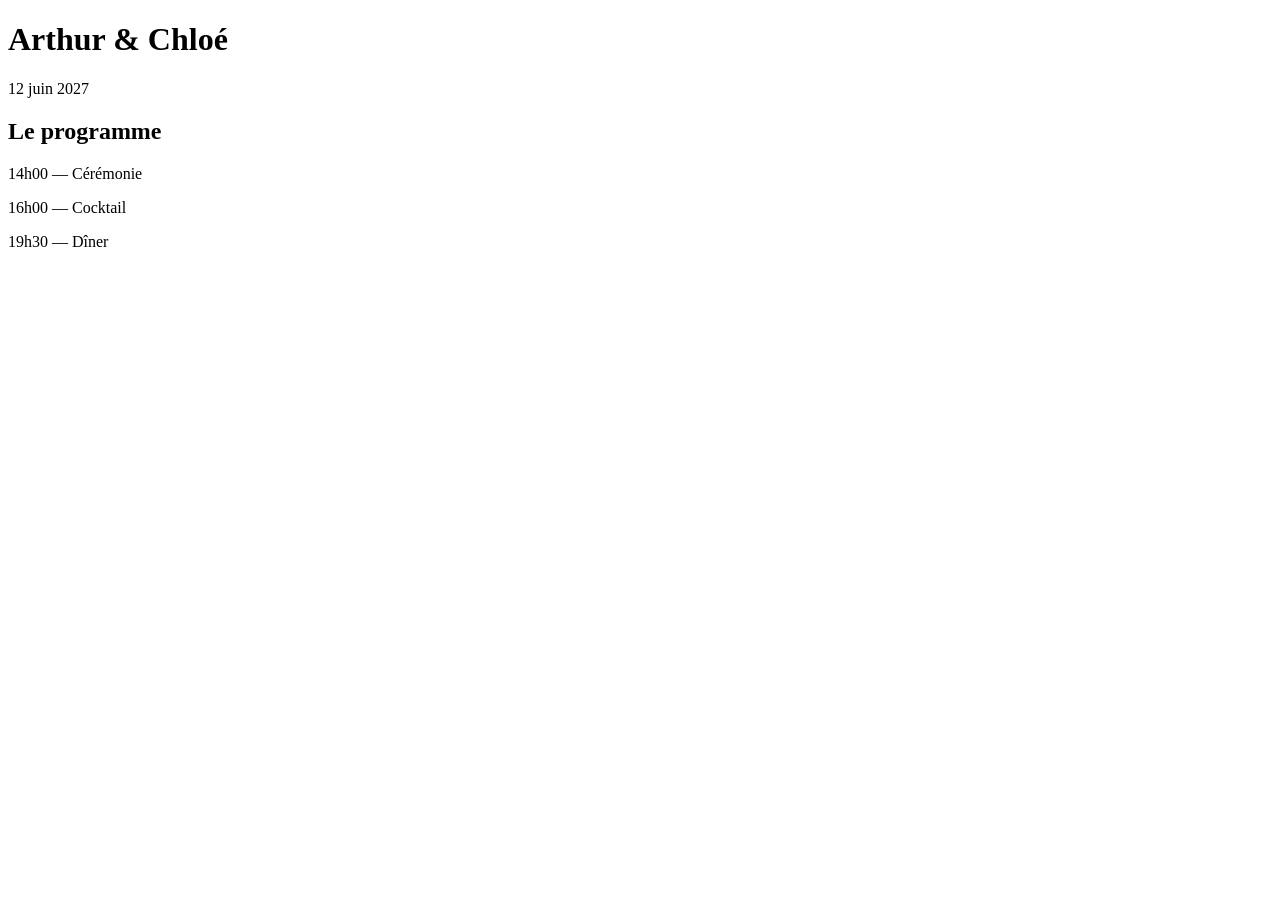
==== index.html @ ecd83817 "Add initial wedding invitation HTML structure" ====
<!DOCTYPE html>
<html lang="fr">
<head>
    <meta charset="UTF-8">
    <meta name="viewport" content="width=device-width, initial-scale=1.0">
    <title>Notre mariage</title>
</head>

<body>

    <h1>Arthur & Chloé</h1>
    <p>12 juin 2027</p>

    <h2>Le programme</h2>
    <p>14h00 — Cérémonie</p>
    <p>16h00 — Cocktail</p>
    <p>19h30 — Dîner</p>

</body>
</html>
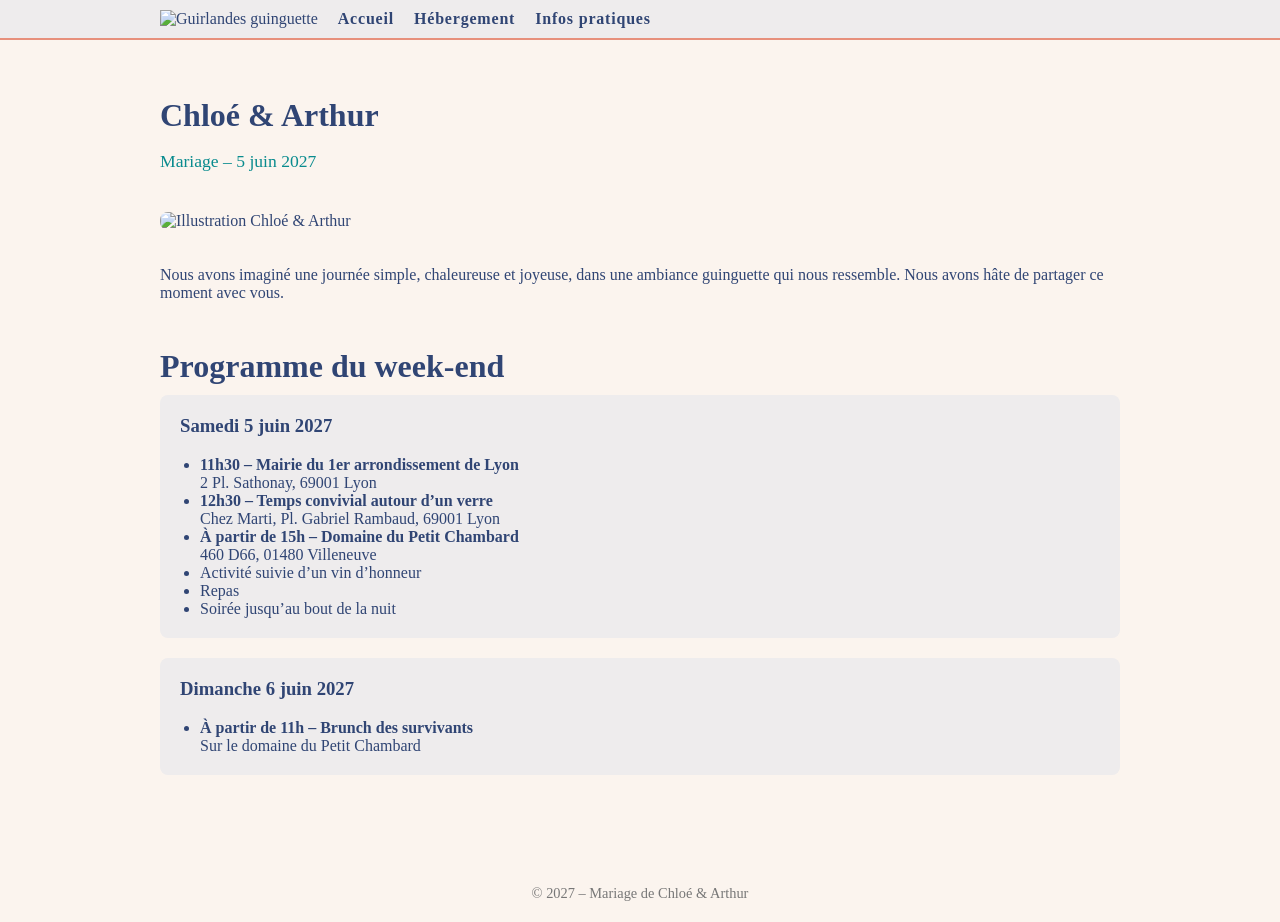
==== commit 65224636: "Update wedding details and structure in index.html" ====
--- a/index.html
+++ b/index.html
@@ -1,20 +1,71 @@
 <!DOCTYPE html>
 <html lang="fr">
 <head>
-    <meta charset="UTF-8">
-    <meta name="viewport" content="width=device-width, initial-scale=1.0">
-    <title>Notre mariage</title>
+  <meta charset="UTF-8">
+  <title>Chloé & Arthur – Mariage</title>
+  <link rel="stylesheet" href="style.css">
 </head>
+<body>
+<header>
+  <div class="nav-wrapper">
+    <div class="nav-logo">
+      <!-- Remplace "photo2.png" par ton fichier réel -->
+      <img src="photo2.png" alt="Guirlandes guinguette">
+    </div>
+    <nav>
+      <ul>
+        <li><a href="index.html">Accueil</a></li>
+        <li><a href="hebergement.html">Hébergement</a></li>
+        <li><a href="infos.html">Infos pratiques</a></li>
+      </ul>
+    </nav>
+  </div>
+</header>
 
-<body>
+<main>
+  <section class="hero">
+    <div>
+      <h1 class="section-title">Chloé & Arthur</h1>
+      <p class="section-subtitle">Mariage – 5 juin 2027</p>
+    </div>
+    <!-- Remplace "photo1.png" par ton fichier réel -->
+    <img src="photo1.png" alt="Illustration Chloé & Arthur">
+    <p>
+      Nous avons imaginé une journée simple, chaleureuse et joyeuse, dans une ambiance guinguette
+      qui nous ressemble. Nous avons hâte de partager ce moment avec vous.
+    </p>
+  </section>
 
-    <h1>Arthur & Chloé</h1>
-    <p>12 juin 2027</p>
+  <section>
+    <h2 class="section-title">Programme du week-end</h2>
 
-    <h2>Le programme</h2>
-    <p>14h00 — Cérémonie</p>
-    <p>16h00 — Cocktail</p>
-    <p>19h30 — Dîner</p>
+    <div class="programme-block">
+      <h3>Samedi 5 juin 2027</h3>
+      <ul>
+        <li><strong>11h30 – Mairie du 1er arrondissement de Lyon</strong><br>
+          2 Pl. Sathonay, 69001 Lyon</li>
+        <li><strong>12h30 – Temps convivial autour d’un verre</strong><br>
+          Chez Marti, Pl. Gabriel Rambaud, 69001 Lyon</li>
+        <li><strong>À partir de 15h – Domaine du Petit Chambard</strong><br>
+          460 D66, 01480 Villeneuve</li>
+        <li>Activité suivie d’un vin d’honneur</li>
+        <li>Repas</li>
+        <li>Soirée jusqu’au bout de la nuit</li>
+      </ul>
+    </div>
 
+    <div class="programme-block">
+      <h3>Dimanche 6 juin 2027</h3>
+      <ul>
+        <li><strong>À partir de 11h – Brunch des survivants</strong><br>
+          Sur le domaine du Petit Chambard</li>
+      </ul>
+    </div>
+  </section>
+</main>
+
+<footer>
+  &copy; 2027 – Mariage de Chloé & Arthur
+</footer>
 </body>
 </html>
--- a/style.css
+++ b/style.css
@@ -0,0 +1,141 @@
+/* Couleurs */
+:root {
+  --bg-main: #FBF4EE;
+  --accent-teal: #098B8E;
+  --accent-red: #A32007;
+  --accent-peach: #E7907C;
+  --accent-blue: #304574;
+  --bg-light: #EEECED;
+}
+
+/* Typo : remplacer par Ruzicka Freehand / Worstveld Sting si dispo */
+body {
+  margin: 0;
+  font-family: "Worstveld Sting", "Ruzicka Freehand", "Georgia", serif;
+  background-color: var(--bg-main);
+  color: #304574;
+}
+
+a {
+  text-decoration: none;
+  color: var(--accent-blue);
+}
+
+header {
+  background-color: var(--bg-light);
+  border-bottom: 2px solid var(--accent-peach);
+}
+
+.nav-wrapper {
+  max-width: 960px;
+  margin: 0 auto;
+  display: flex;
+  align-items: center;
+  padding: 10px 20px;
+  gap: 20px;
+}
+
+.nav-logo img {
+  height: 50px;
+}
+
+nav ul {
+  list-style: none;
+  display: flex;
+  gap: 20px;
+  margin: 0;
+  padding: 0;
+}
+
+nav li a {
+  font-weight: 600;
+  letter-spacing: 0.05em;
+}
+
+nav li a:hover {
+  color: var(--accent-red);
+}
+
+main {
+  max-width: 960px;
+  margin: 30px auto;
+  padding: 0 20px 40px;
+}
+
+/* Sections */
+.section-title {
+  font-size: 2rem;
+  margin-bottom: 10px;
+  color: var(--accent-blue);
+}
+
+.section-subtitle {
+  font-size: 1.1rem;
+  margin-bottom: 20px;
+  color: var(--accent-teal);
+}
+
+/* Image d’accueil */
+.hero {
+  display: flex;
+  flex-direction: column;
+  gap: 20px;
+  margin-bottom: 30px;
+}
+
+.hero img {
+  max-width: 100%;
+  border-radius: 8px;
+}
+
+/* Programme */
+.programme-block {
+  background-color: var(--bg-light);
+  border-radius: 8px;
+  padding: 20px;
+  margin-bottom: 20px;
+}
+
+.programme-block h3 {
+  margin-top: 0;
+  color: var(--accent-blue);
+}
+
+.programme-block ul {
+  margin: 0;
+  padding-left: 20px;
+}
+
+/* Listes infos */
+.info-list {
+  background-color: var(--bg-light);
+  border-radius: 8px;
+  padding: 20px;
+  margin-bottom: 20px;
+}
+
+.info-list h3 {
+  margin-top: 0;
+  color: var(--accent-blue);
+}
+
+.info-list ul {
+  margin: 0;
+  padding-left: 20px;
+}
+
+/* Contacts */
+.contacts {
+  background-color: var(--bg-light);
+  border-radius: 8px;
+  padding: 20px;
+}
+
+/* Footer */
+footer {
+  text-align: center;
+  padding: 20px;
+  font-size: 0.9rem;
+  color: #777;
+}
+
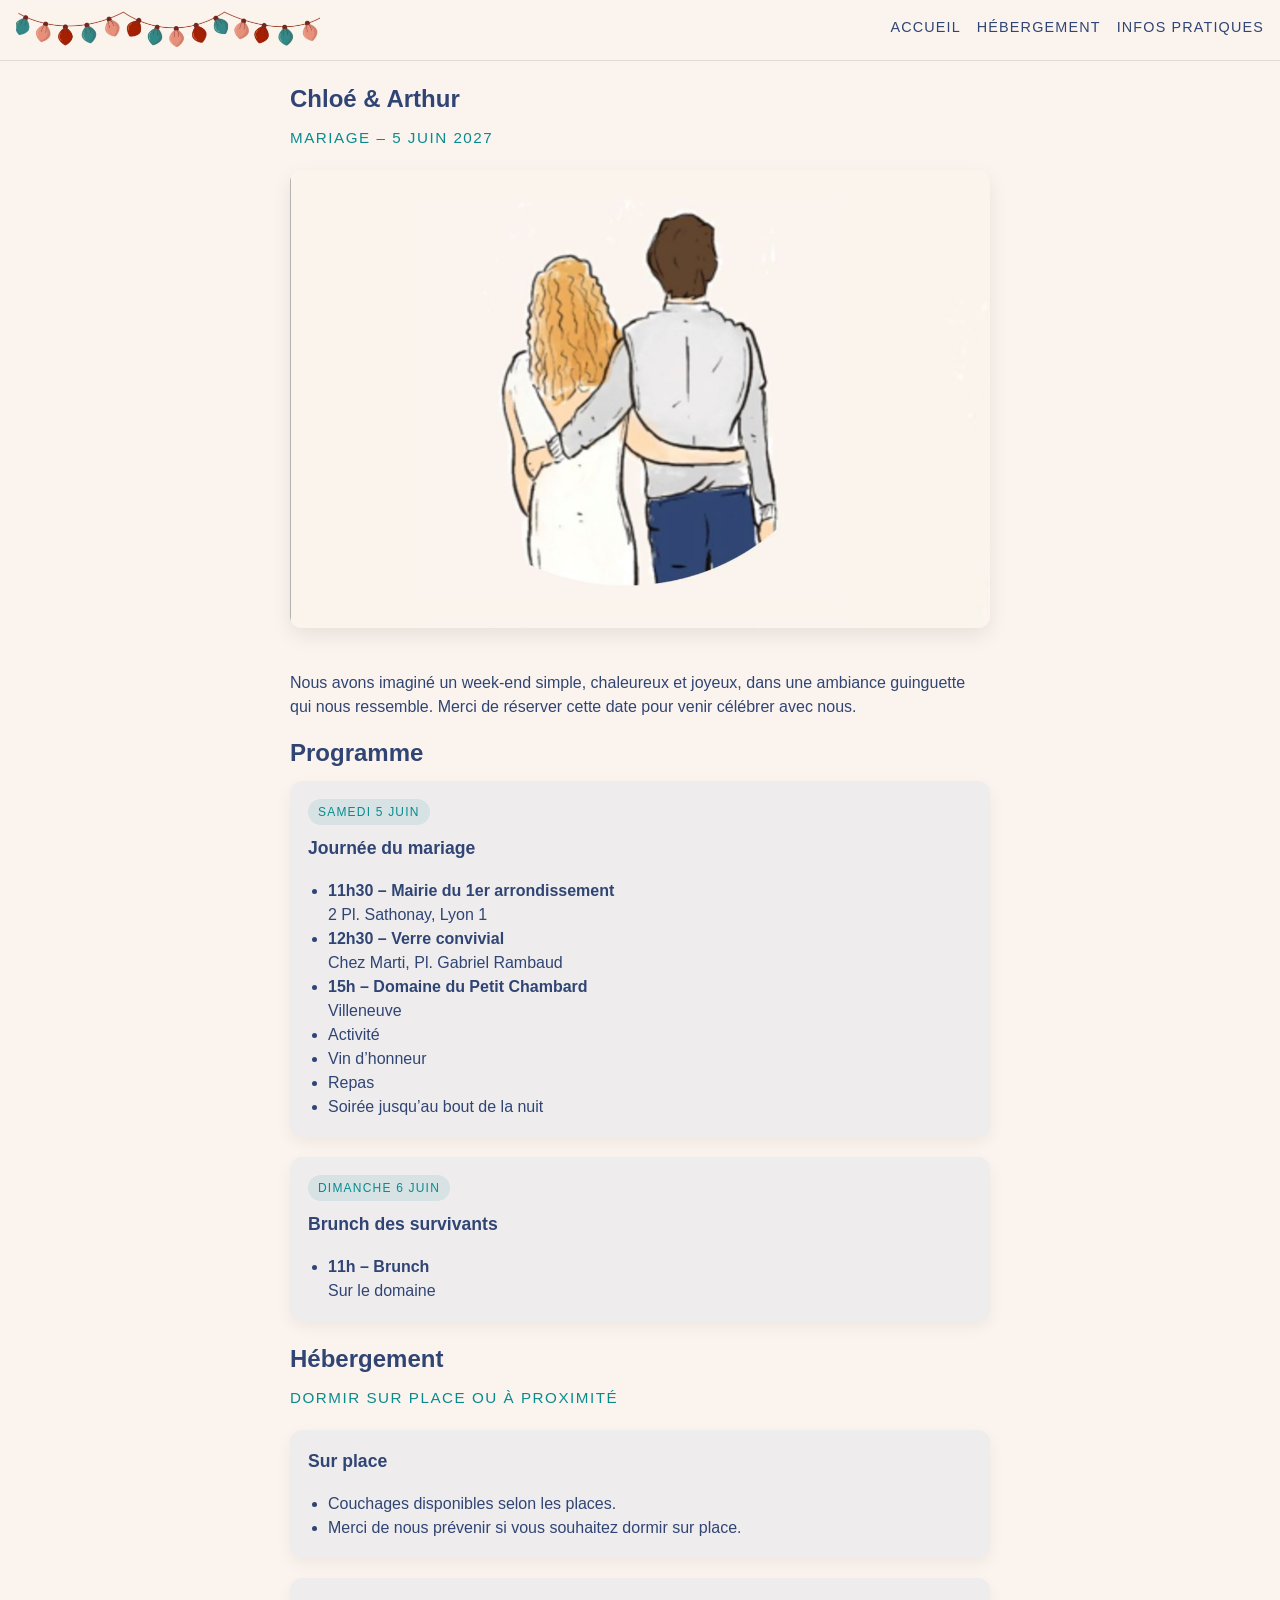
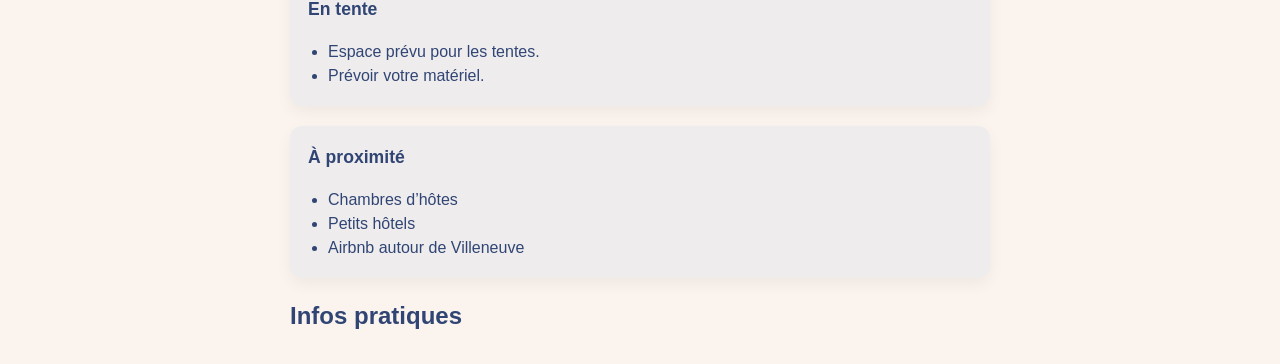
==== commit c83314f2: "Revise wedding details and add accommodation section Updated the wedding event details and added a n" ====
--- a/index.html
+++ b/index.html
@@ -2,70 +2,223 @@
 <html lang="fr">
 <head>
   <meta charset="UTF-8">
-  <title>Chloé & Arthur – Mariage</title>
-  <link rel="stylesheet" href="style.css">
+  <title>Mariage Chloé & Arthur – 5 juin 2027</title>
+  <meta name="viewport" content="width=device-width, initial-scale=1">
+
+  <style>
+    :root {
+      --bg-main: #FBF4EE;
+      --bg-card: #EEECED;
+      --teal: #098B8E;
+      --red: #A32007;
+      --peach: #E7907C;
+      --blue: #304574;
+      --text: #304574;
+    }
+
+    body {
+      margin: 0;
+      font-family: "Worstveld Sting", "Ruzicka Freehand", sans-serif;
+      background: var(--bg-main);
+      color: var(--text);
+      line-height: 1.5;
+    }
+
+    /* HEADER MOBILE */
+    header {
+      position: sticky;
+      top: 0;
+      background: rgba(251, 244, 238, 0.95);
+      backdrop-filter: blur(6px);
+      padding: 10px 16px;
+      border-bottom: 1px solid rgba(0,0,0,0.1);
+      z-index: 10;
+    }
+
+    .nav {
+      display: flex;
+      align-items: center;
+      justify-content: space-between;
+    }
+
+    .nav img {
+      height: 40px;
+    }
+
+    .nav-links {
+      display: flex;
+      gap: 16px;
+      font-size: 0.9rem;
+      text-transform: uppercase;
+      letter-spacing: 0.08em;
+    }
+
+    .nav-links a {
+      text-decoration: none;
+      color: var(--blue);
+      padding-bottom: 3px;
+      border-bottom: 2px solid transparent;
+    }
+
+    .nav-links a:hover {
+      border-bottom-color: var(--peach);
+    }
+
+    /* MAIN */
+    main {
+      padding: 20px;
+      max-width: 700px;
+      margin: auto;
+    }
+
+    h1, h2 {
+      margin: 0 0 10px;
+      color: var(--blue);
+    }
+
+    .subtitle {
+      color: var(--teal);
+      margin-bottom: 20px;
+      font-size: 0.95rem;
+      text-transform: uppercase;
+      letter-spacing: 0.1em;
+    }
+
+    /* HERO */
+    .hero img {
+      width: 100%;
+      border-radius: 12px;
+      margin-bottom: 20px;
+      box-shadow: 0 8px 20px rgba(0,0,0,0.08);
+    }
+
+    /* CARDS */
+    .card {
+      background: var(--bg-card);
+      padding: 18px;
+      border-radius: 12px;
+      margin-bottom: 20px;
+      box-shadow: 0 6px 16px rgba(0,0,0,0.05);
+    }
+
+    .card h3 {
+      margin-top: 0;
+      color: var(--blue);
+      font-size: 1.1rem;
+    }
+
+    .card ul {
+      padding-left: 20px;
+      margin: 0;
+    }
+
+    .tag {
+      display: inline-block;
+      background: rgba(9,139,142,0.1);
+      color: var(--teal);
+      padding: 4px 10px;
+      border-radius: 999px;
+      font-size: 0.75rem;
+      text-transform: uppercase;
+      letter-spacing: 0.1em;
+      margin-bottom: 10px;
+    }
+
+    /* FOOTER */
+    footer {
+      text-align: center;
+      padding: 20px;
+      font-size: 0.85rem;
+      color: rgba(0,0,0,0.5);
+    }
+  </style>
 </head>
+
 <body>
+
 <header>
-  <div class="nav-wrapper">
-    <div class="nav-logo">
-      <!-- Remplace "photo2.png" par ton fichier réel -->
-      <img src="photo2.png" alt="Guirlandes guinguette">
-    </div>
-    <nav>
-      <ul>
-        <li><a href="index.html">Accueil</a></li>
-        <li><a href="hebergement.html">Hébergement</a></li>
-        <li><a href="infos.html">Infos pratiques</a></li>
-      </ul>
-    </nav>
+  <div class="nav">
+    <img src="photo2.png" alt="Guirlande">
+    <div class="nav-links">
+      <a href="#accueil">Accueil</a>
+      <a href="#hebergement">Hébergement</a>
+      <a href="#infos">Infos pratiques</a>
+    </div>
   </div>
 </header>
 
 <main>
-  <section class="hero">
-    <div>
-      <h1 class="section-title">Chloé & Arthur</h1>
-      <p class="section-subtitle">Mariage – 5 juin 2027</p>
-    </div>
-    <!-- Remplace "photo1.png" par ton fichier réel -->
-    <img src="photo1.png" alt="Illustration Chloé & Arthur">
+
+  <!-- ACCUEIL -->
+  <section id="accueil">
+    <h1>Chloé & Arthur</h1>
+    <div class="subtitle">Mariage – 5 juin 2027</div>
+
+    <div class="hero">
+      <img src="photo1.png" alt="Illustration Chloé & Arthur">
+    </div>
+
     <p>
-      Nous avons imaginé une journée simple, chaleureuse et joyeuse, dans une ambiance guinguette
-      qui nous ressemble. Nous avons hâte de partager ce moment avec vous.
+      Nous avons imaginé un week-end simple, chaleureux et joyeux, dans une ambiance guinguette
+      qui nous ressemble. Merci de réserver cette date pour venir célébrer avec nous.
     </p>
-  </section>
-
-  <section>
-    <h2 class="section-title">Programme du week-end</h2>
-
-    <div class="programme-block">
-      <h3>Samedi 5 juin 2027</h3>
-      <ul>
-        <li><strong>11h30 – Mairie du 1er arrondissement de Lyon</strong><br>
-          2 Pl. Sathonay, 69001 Lyon</li>
-        <li><strong>12h30 – Temps convivial autour d’un verre</strong><br>
-          Chez Marti, Pl. Gabriel Rambaud, 69001 Lyon</li>
-        <li><strong>À partir de 15h – Domaine du Petit Chambard</strong><br>
-          460 D66, 01480 Villeneuve</li>
-        <li>Activité suivie d’un vin d’honneur</li>
+
+    <h2>Programme</h2>
+
+    <div class="card">
+      <span class="tag">Samedi 5 juin</span>
+      <h3>Journée du mariage</h3>
+      <ul>
+        <li><strong>11h30 – Mairie du 1er arrondissement</strong><br>2 Pl. Sathonay, Lyon 1</li>
+        <li><strong>12h30 – Verre convivial</strong><br>Chez Marti, Pl. Gabriel Rambaud</li>
+        <li><strong>15h – Domaine du Petit Chambard</strong><br>Villeneuve</li>
+        <li>Activité</li>
+        <li>Vin d’honneur</li>
         <li>Repas</li>
         <li>Soirée jusqu’au bout de la nuit</li>
       </ul>
     </div>
 
-    <div class="programme-block">
-      <h3>Dimanche 6 juin 2027</h3>
-      <ul>
-        <li><strong>À partir de 11h – Brunch des survivants</strong><br>
-          Sur le domaine du Petit Chambard</li>
+    <div class="card">
+      <span class="tag">Dimanche 6 juin</span>
+      <h3>Brunch des survivants</h3>
+      <ul>
+        <li><strong>11h – Brunch</strong><br>Sur le domaine</li>
       </ul>
     </div>
   </section>
-</main>
-
-<footer>
-  &copy; 2027 – Mariage de Chloé & Arthur
-</footer>
-</body>
-</html>
+
+  <!-- HÉBERGEMENT -->
+  <section id="hebergement">
+    <h2>Hébergement</h2>
+    <div class="subtitle">Dormir sur place ou à proximité</div>
+
+    <div class="card">
+      <h3>Sur place</h3>
+      <ul>
+        <li>Couchages disponibles selon les places.</li>
+        <li>Merci de nous prévenir si vous souhaitez dormir sur place.</li>
+      </ul>
+    </div>
+
+    <div class="card">
+      <h3>En tente</h3>
+      <ul>
+        <li>Espace prévu pour les tentes.</li>
+        <li>Prévoir votre matériel.</li>
+      </ul>
+    </div>
+
+    <div class="card">
+      <h3>À proximité</h3>
+      <ul>
+        <li>Chambres d’hôtes</li>
+        <li>Petits hôtels</li>
+        <li>Airbnb autour de Villeneuve</li>
+      </ul>
+    </div>
+  </section>
+
+  <!-- INFOS PRATIQUES -->
+  <section id="infos">
+    <h2>Infos pratiques
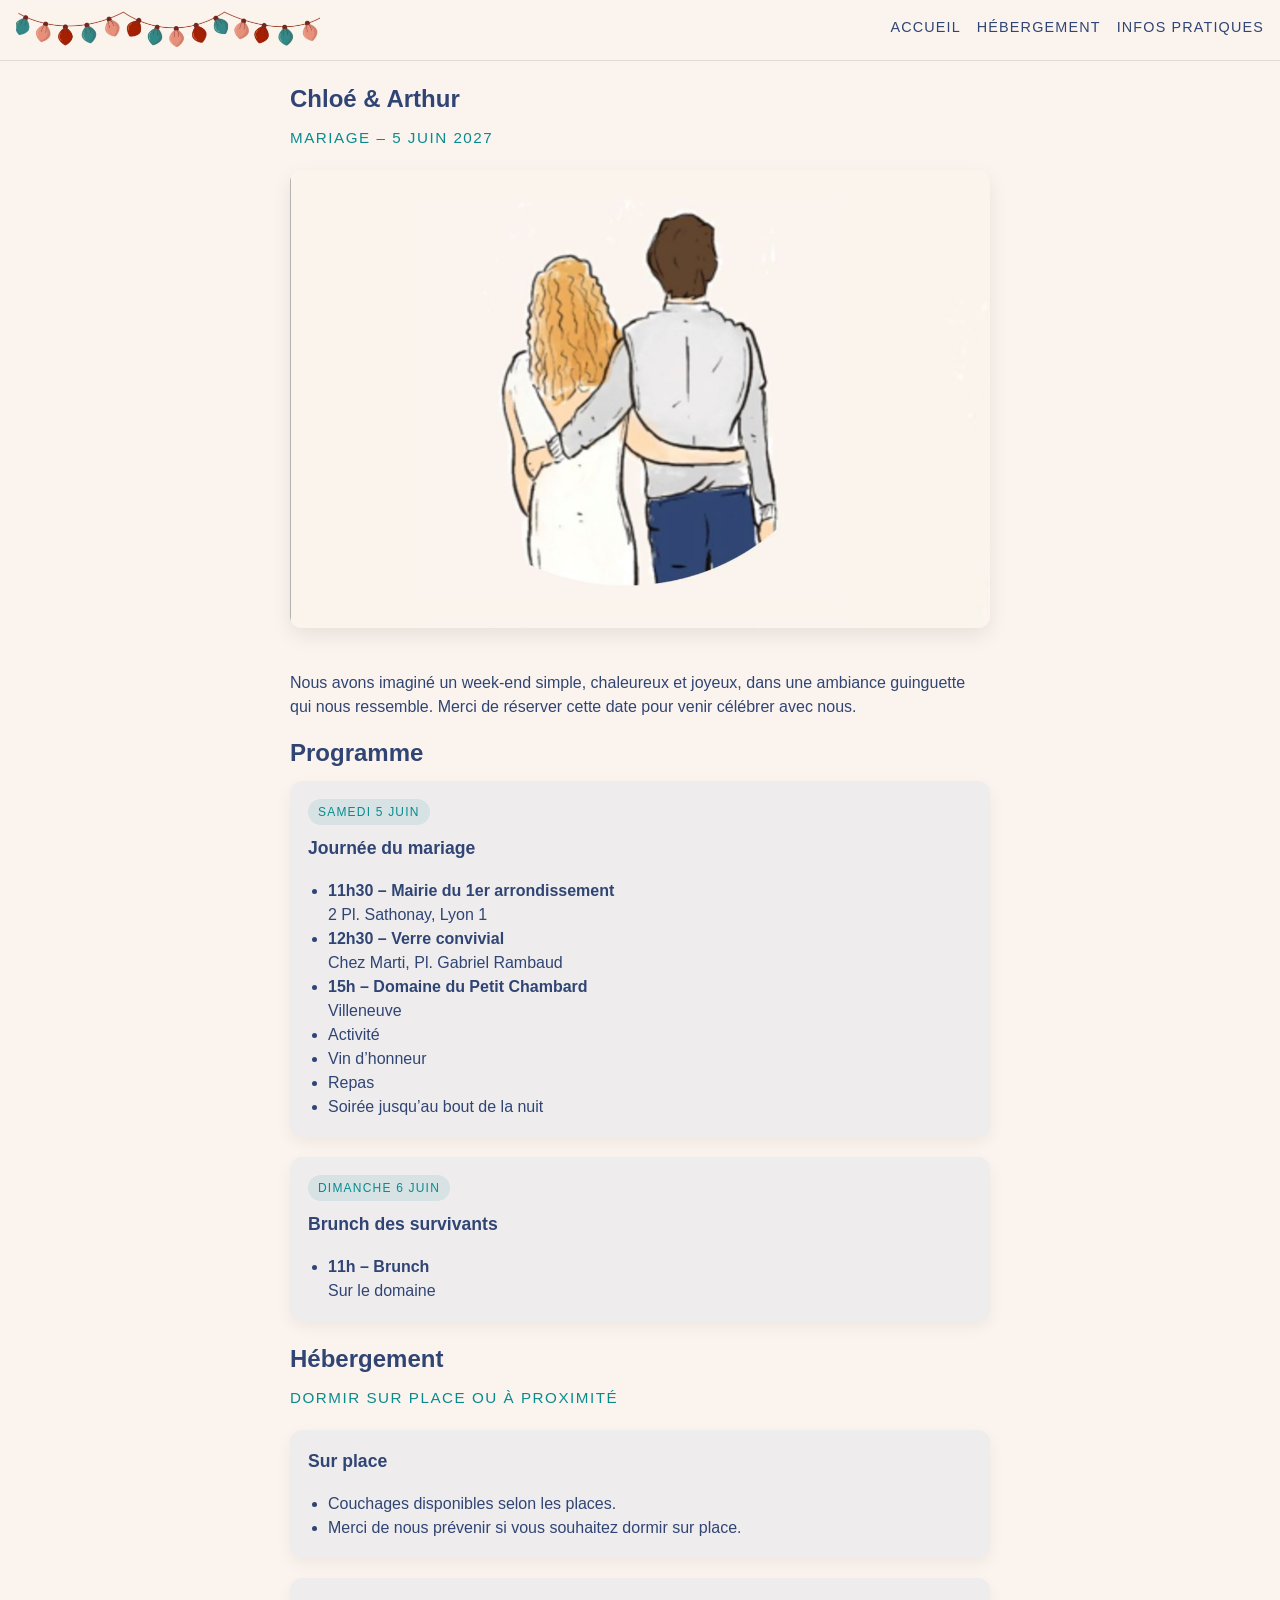
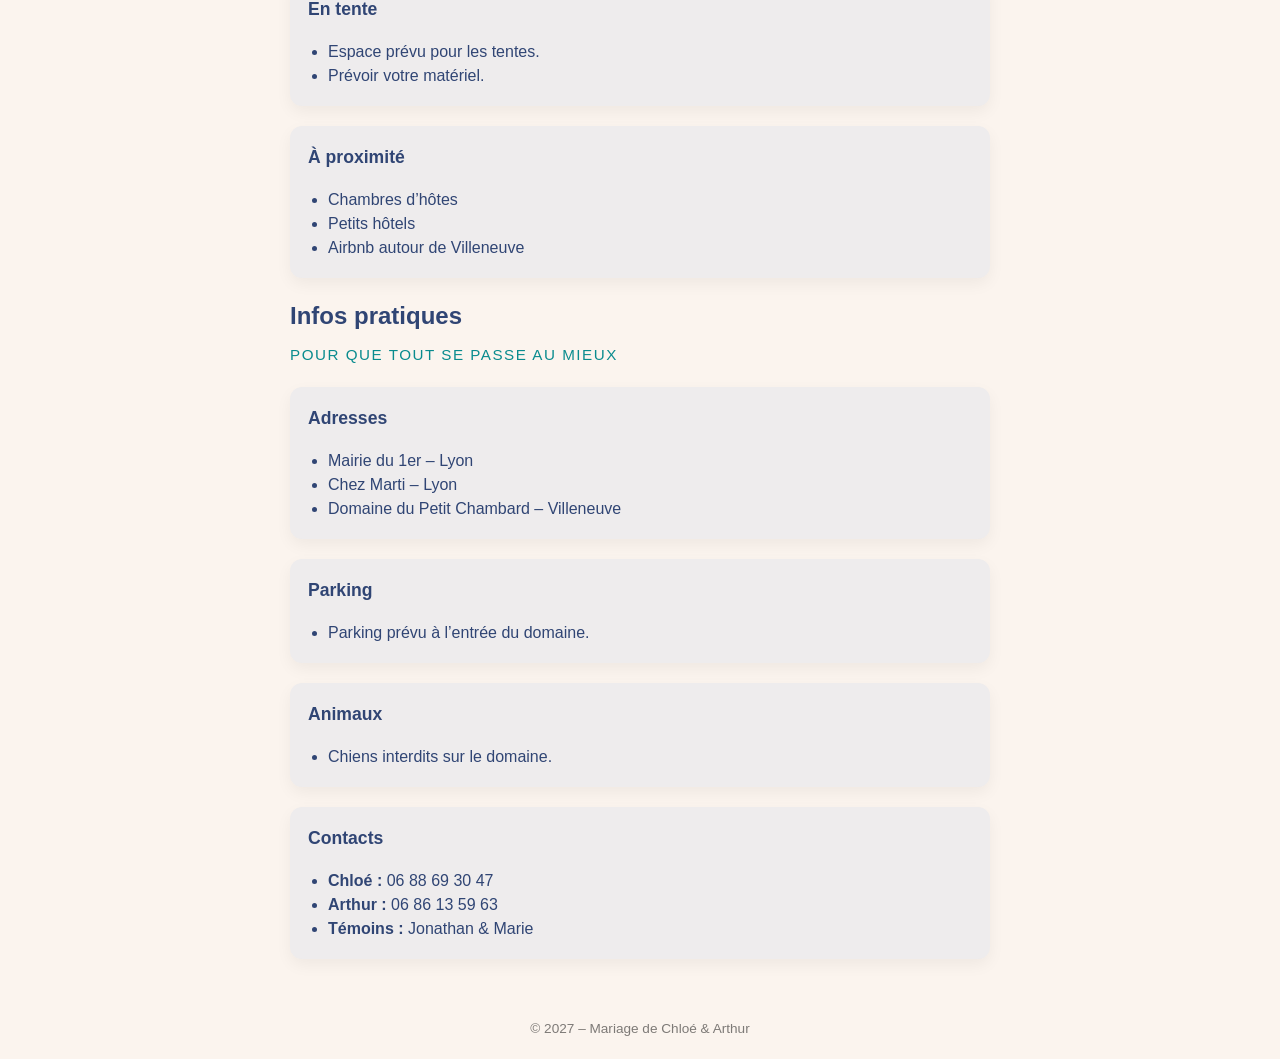
==== commit a430ba36: "Add practical information section to index.html Added practical information section with addresses, " ====
--- a/index.html
+++ b/index.html
@@ -221,4 +221,47 @@
 
   <!-- INFOS PRATIQUES -->
   <section id="infos">
-    <h2>Infos pratiques
+    <h2>Infos pratiques</h2>
+    <div class="subtitle">Pour que tout se passe au mieux</div>
+
+    <div class="card">
+      <h3>Adresses</h3>
+      <ul>
+        <li>Mairie du 1er – Lyon</li>
+        <li>Chez Marti – Lyon</li>
+        <li>Domaine du Petit Chambard – Villeneuve</li>
+      </ul>
+    </div>
+
+    <div class="card">
+      <h3>Parking</h3>
+      <ul>
+        <li>Parking prévu à l’entrée du domaine.</li>
+      </ul>
+    </div>
+
+    <div class="card">
+      <h3>Animaux</h3>
+      <ul>
+        <li>Chiens interdits sur le domaine.</li>
+      </ul>
+    </div>
+
+    <div class="card">
+      <h3>Contacts</h3>
+      <ul>
+        <li><strong>Chloé :</strong> 06 88 69 30 47</li>
+        <li><strong>Arthur :</strong> 06 86 13 59 63</li>
+        <li><strong>Témoins :</strong> Jonathan & Marie</li>
+      </ul>
+    </div>
+  </section>
+
+</main>
+
+<footer>
+  &copy; 2027 – Mariage de Chloé & Arthur
+</footer>
+
+</body>
+</html>
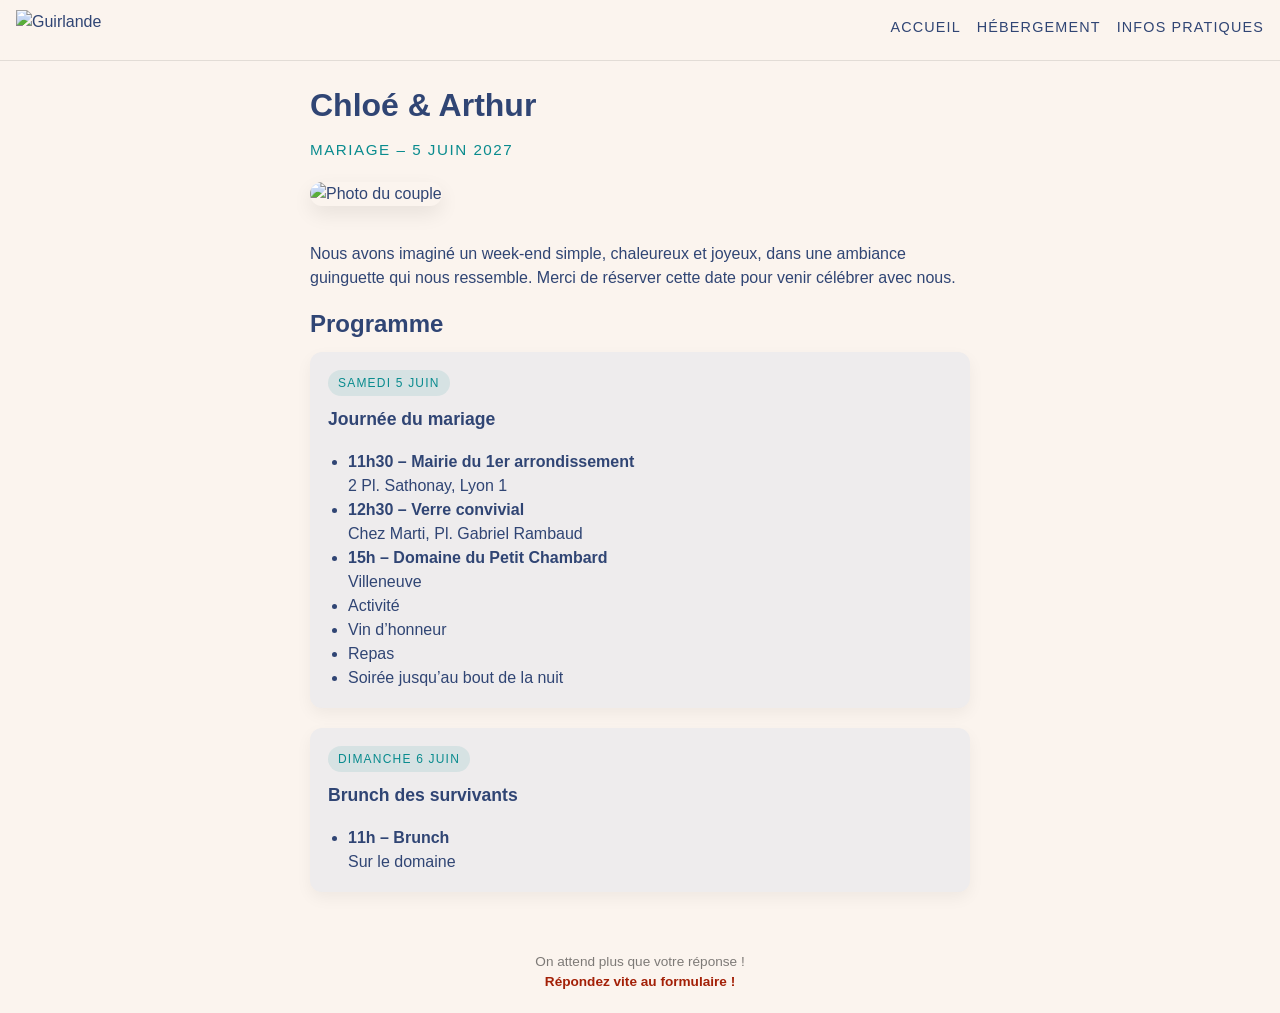
==== commit 984418e8: "Update wedding page title and content" ====
--- a/index.html
+++ b/index.html
@@ -2,265 +2,67 @@
 <html lang="fr">
 <head>
   <meta charset="UTF-8">
-  <title>Mariage Chloé & Arthur – 5 juin 2027</title>
+  <title>Accueil – Mariage Chloé & Arthur</title>
   <meta name="viewport" content="width=device-width, initial-scale=1">
-
-  <style>
-    :root {
-      --bg-main: #FBF4EE;
-      --bg-card: #EEECED;
-      --teal: #098B8E;
-      --red: #A32007;
-      --peach: #E7907C;
-      --blue: #304574;
-      --text: #304574;
-    }
-
-    body {
-      margin: 0;
-      font-family: "Worstveld Sting", "Ruzicka Freehand", sans-serif;
-      background: var(--bg-main);
-      color: var(--text);
-      line-height: 1.5;
-    }
-
-    /* HEADER MOBILE */
-    header {
-      position: sticky;
-      top: 0;
-      background: rgba(251, 244, 238, 0.95);
-      backdrop-filter: blur(6px);
-      padding: 10px 16px;
-      border-bottom: 1px solid rgba(0,0,0,0.1);
-      z-index: 10;
-    }
-
-    .nav {
-      display: flex;
-      align-items: center;
-      justify-content: space-between;
-    }
-
-    .nav img {
-      height: 40px;
-    }
-
-    .nav-links {
-      display: flex;
-      gap: 16px;
-      font-size: 0.9rem;
-      text-transform: uppercase;
-      letter-spacing: 0.08em;
-    }
-
-    .nav-links a {
-      text-decoration: none;
-      color: var(--blue);
-      padding-bottom: 3px;
-      border-bottom: 2px solid transparent;
-    }
-
-    .nav-links a:hover {
-      border-bottom-color: var(--peach);
-    }
-
-    /* MAIN */
-    main {
-      padding: 20px;
-      max-width: 700px;
-      margin: auto;
-    }
-
-    h1, h2 {
-      margin: 0 0 10px;
-      color: var(--blue);
-    }
-
-    .subtitle {
-      color: var(--teal);
-      margin-bottom: 20px;
-      font-size: 0.95rem;
-      text-transform: uppercase;
-      letter-spacing: 0.1em;
-    }
-
-    /* HERO */
-    .hero img {
-      width: 100%;
-      border-radius: 12px;
-      margin-bottom: 20px;
-      box-shadow: 0 8px 20px rgba(0,0,0,0.08);
-    }
-
-    /* CARDS */
-    .card {
-      background: var(--bg-card);
-      padding: 18px;
-      border-radius: 12px;
-      margin-bottom: 20px;
-      box-shadow: 0 6px 16px rgba(0,0,0,0.05);
-    }
-
-    .card h3 {
-      margin-top: 0;
-      color: var(--blue);
-      font-size: 1.1rem;
-    }
-
-    .card ul {
-      padding-left: 20px;
-      margin: 0;
-    }
-
-    .tag {
-      display: inline-block;
-      background: rgba(9,139,142,0.1);
-      color: var(--teal);
-      padding: 4px 10px;
-      border-radius: 999px;
-      font-size: 0.75rem;
-      text-transform: uppercase;
-      letter-spacing: 0.1em;
-      margin-bottom: 10px;
-    }
-
-    /* FOOTER */
-    footer {
-      text-align: center;
-      padding: 20px;
-      font-size: 0.85rem;
-      color: rgba(0,0,0,0.5);
-    }
-  </style>
+  <link rel="stylesheet" href="style.css">
 </head>
 
 <body>
 
 <header>
   <div class="nav">
-    <img src="photo2.png" alt="Guirlande">
+    <img src="guirlande.png" alt="Guirlande">
     <div class="nav-links">
-      <a href="#accueil">Accueil</a>
-      <a href="#hebergement">Hébergement</a>
-      <a href="#infos">Infos pratiques</a>
+      <a href="index.html">Accueil</a>
+      <a href="hebergement.html">Hébergement</a>
+      <a href="infos.html">Infos pratiques</a>
     </div>
   </div>
 </header>
 
 <main>
 
-  <!-- ACCUEIL -->
-  <section id="accueil">
-    <h1>Chloé & Arthur</h1>
-    <div class="subtitle">Mariage – 5 juin 2027</div>
+  <h1>Chloé & Arthur</h1>
+  <div class="subtitle">Mariage – 5 juin 2027</div>
 
-    <div class="hero">
-      <img src="photo1.png" alt="Illustration Chloé & Arthur">
-    </div>
+  <div class="hero">
+    <img src="couple.png" alt="Photo du couple">
+  </div>
 
-    <p>
-      Nous avons imaginé un week-end simple, chaleureux et joyeux, dans une ambiance guinguette
-      qui nous ressemble. Merci de réserver cette date pour venir célébrer avec nous.
-    </p>
+  <p>
+    Nous avons imaginé un week-end simple, chaleureux et joyeux, dans une ambiance guinguette
+    qui nous ressemble. Merci de réserver cette date pour venir célébrer avec nous.
+  </p>
 
-    <h2>Programme</h2>
+  <h2>Programme</h2>
 
-    <div class="card">
-      <span class="tag">Samedi 5 juin</span>
-      <h3>Journée du mariage</h3>
-      <ul>
-        <li><strong>11h30 – Mairie du 1er arrondissement</strong><br>2 Pl. Sathonay, Lyon 1</li>
-        <li><strong>12h30 – Verre convivial</strong><br>Chez Marti, Pl. Gabriel Rambaud</li>
-        <li><strong>15h – Domaine du Petit Chambard</strong><br>Villeneuve</li>
-        <li>Activité</li>
-        <li>Vin d’honneur</li>
-        <li>Repas</li>
-        <li>Soirée jusqu’au bout de la nuit</li>
-      </ul>
-    </div>
+  <div class="card">
+    <span class="tag">Samedi 5 juin</span>
+    <h3>Journée du mariage</h3>
+    <ul>
+      <li><strong>11h30 – Mairie du 1er arrondissement</strong><br>2 Pl. Sathonay, Lyon 1</li>
+      <li><strong>12h30 – Verre convivial</strong><br>Chez Marti, Pl. Gabriel Rambaud</li>
+      <li><strong>15h – Domaine du Petit Chambard</strong><br>Villeneuve</li>
+      <li>Activité</li>
+      <li>Vin d’honneur</li>
+      <li>Repas</li>
+      <li>Soirée jusqu’au bout de la nuit</li>
+    </ul>
+  </div>
 
-    <div class="card">
-      <span class="tag">Dimanche 6 juin</span>
-      <h3>Brunch des survivants</h3>
-      <ul>
-        <li><strong>11h – Brunch</strong><br>Sur le domaine</li>
-      </ul>
-    </div>
-  </section>
-
-  <!-- HÉBERGEMENT -->
-  <section id="hebergement">
-    <h2>Hébergement</h2>
-    <div class="subtitle">Dormir sur place ou à proximité</div>
-
-    <div class="card">
-      <h3>Sur place</h3>
-      <ul>
-        <li>Couchages disponibles selon les places.</li>
-        <li>Merci de nous prévenir si vous souhaitez dormir sur place.</li>
-      </ul>
-    </div>
-
-    <div class="card">
-      <h3>En tente</h3>
-      <ul>
-        <li>Espace prévu pour les tentes.</li>
-        <li>Prévoir votre matériel.</li>
-      </ul>
-    </div>
-
-    <div class="card">
-      <h3>À proximité</h3>
-      <ul>
-        <li>Chambres d’hôtes</li>
-        <li>Petits hôtels</li>
-        <li>Airbnb autour de Villeneuve</li>
-      </ul>
-    </div>
-  </section>
-
-  <!-- INFOS PRATIQUES -->
-  <section id="infos">
-    <h2>Infos pratiques</h2>
-    <div class="subtitle">Pour que tout se passe au mieux</div>
-
-    <div class="card">
-      <h3>Adresses</h3>
-      <ul>
-        <li>Mairie du 1er – Lyon</li>
-        <li>Chez Marti – Lyon</li>
-        <li>Domaine du Petit Chambard – Villeneuve</li>
-      </ul>
-    </div>
-
-    <div class="card">
-      <h3>Parking</h3>
-      <ul>
-        <li>Parking prévu à l’entrée du domaine.</li>
-      </ul>
-    </div>
-
-    <div class="card">
-      <h3>Animaux</h3>
-      <ul>
-        <li>Chiens interdits sur le domaine.</li>
-      </ul>
-    </div>
-
-    <div class="card">
-      <h3>Contacts</h3>
-      <ul>
-        <li><strong>Chloé :</strong> 06 88 69 30 47</li>
-        <li><strong>Arthur :</strong> 06 86 13 59 63</li>
-        <li><strong>Témoins :</strong> Jonathan & Marie</li>
-      </ul>
-    </div>
-  </section>
+  <div class="card">
+    <span class="tag">Dimanche 6 juin</span>
+    <h3>Brunch des survivants</h3>
+    <ul>
+      <li><strong>11h – Brunch</strong><br>Sur le domaine</li>
+    </ul>
+  </div>
 
 </main>
 
 <footer>
-  &copy; 2027 – Mariage de Chloé & Arthur
+  On attend plus que votre réponse !  
+  <br><a href="formulaire.html">Répondez vite au formulaire !</a>
 </footer>
 
 </body>
--- a/style.css
+++ b/style.css
@@ -0,0 +1,135 @@
+:root {
+  --bg-main: #FBF4EE;
+  --bg-card: #EEECED;
+  --teal: #098B8E;
+  --red: #A32007;
+  --peach: #E7907C;
+  --blue: #304574;
+  --text: #304574;
+}
+
+* {
+  box-sizing: border-box;
+}
+
+body {
+  margin: 0;
+  font-family: "Worstveld Sting", sans-serif;
+  background: var(--bg-main);
+  color: var(--text);
+  line-height: 1.5;
+}
+
+/* HEADER */
+header {
+  position: sticky;
+  top: 0;
+  background: rgba(251, 244, 238, 0.95);
+  backdrop-filter: blur(6px);
+  padding: 10px 16px;
+  border-bottom: 1px solid rgba(0,0,0,0.1);
+  z-index: 10;
+}
+
+.nav {
+  display: flex;
+  align-items: center;
+  justify-content: space-between;
+}
+
+.nav img {
+  height: 40px;
+}
+
+.nav-links {
+  display: flex;
+  gap: 16px;
+  font-size: 0.9rem;
+  text-transform: uppercase;
+  letter-spacing: 0.08em;
+}
+
+.nav-links a {
+  text-decoration: none;
+  color: var(--blue);
+  padding-bottom: 3px;
+  border-bottom: 2px solid transparent;
+}
+
+.nav-links a:hover {
+  border-bottom-color: var(--peach);
+}
+
+/* MAIN */
+main {
+  padding: 20px;
+  max-width: 700px;
+  margin: auto;
+}
+
+h1, h2 {
+  margin: 0 0 10px;
+  color: var(--blue);
+}
+
+.subtitle {
+  color: var(--teal);
+  margin-bottom: 20px;
+  font-size: 0.95rem;
+  text-transform: uppercase;
+  letter-spacing: 0.1em;
+}
+
+/* HERO */
+.hero img {
+  width: 100%;
+  border-radius: 12px;
+  margin-bottom: 20px;
+  box-shadow: 0 8px 20px rgba(0,0,0,0.08);
+}
+
+/* CARDS */
+.card {
+  background: var(--bg-card);
+  padding: 18px;
+  border-radius: 12px;
+  margin-bottom: 20px;
+  box-shadow: 0 6px 16px rgba(0,0,0,0.05);
+}
+
+.card h3 {
+  margin-top: 0;
+  color: var(--blue);
+  font-size: 1.1rem;
+}
+
+.card ul {
+  padding-left: 20px;
+  margin: 0;
+}
+
+.tag {
+  display: inline-block;
+  background: rgba(9,139,142,0.1);
+  color: var(--teal);
+  padding: 4px 10px;
+  border-radius: 999px;
+  font-size: 0.75rem;
+  text-transform: uppercase;
+  letter-spacing: 0.1em;
+  margin-bottom: 10px;
+}
+
+/* FOOTER */
+footer {
+  text-align: center;
+  padding: 20px;
+  font-size: 0.85rem;
+  color: rgba(0,0,0,0.5);
+}
+
+footer a {
+  color: var(--red);
+  font-weight: bold;
+  text-decoration: none;
+}
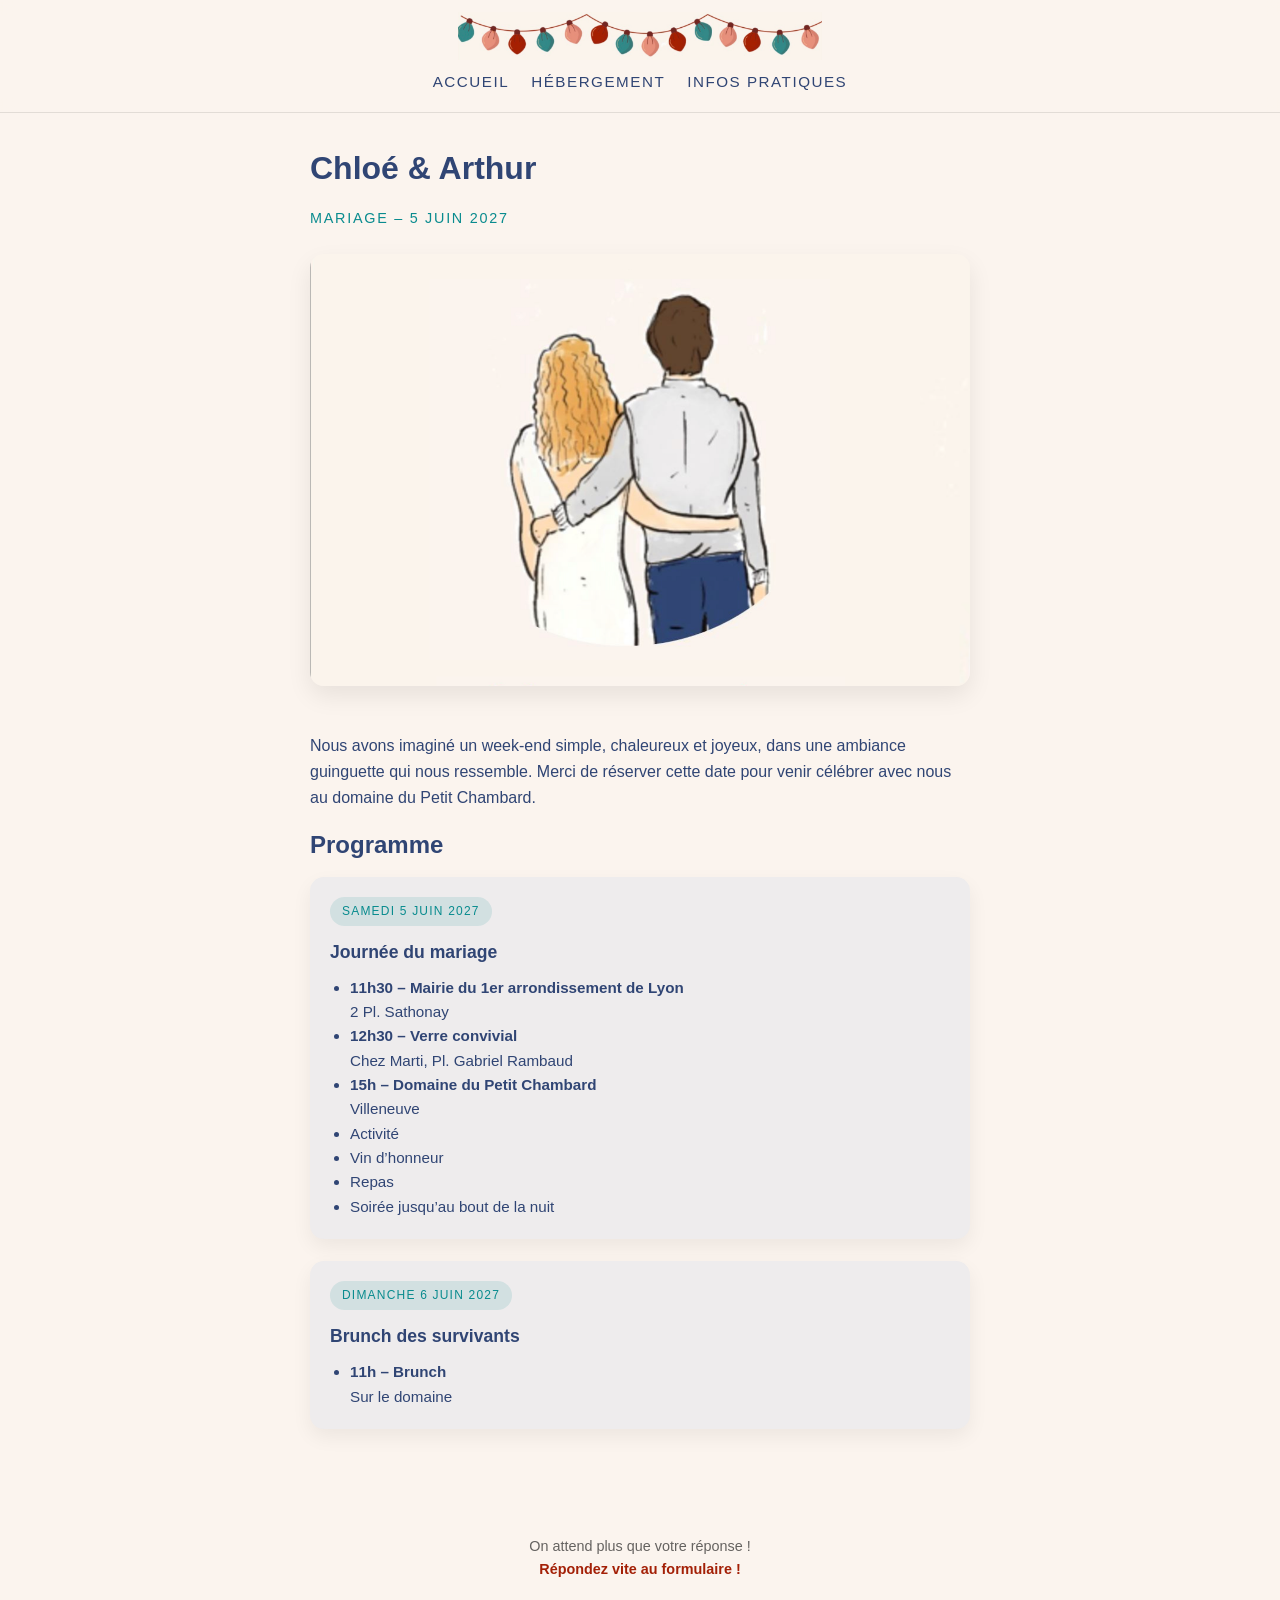
==== commit 0dde9458: "Add fade class to various elements in index.html" ====
--- a/index.html
+++ b/index.html
@@ -10,37 +10,40 @@
 <body>
 
 <header>
-  <div class="nav">
-    <img src="guirlande.png" alt="Guirlande">
-    <div class="nav-links">
+  <div class="header-inner fade">
+    <div class="header-top">
+      <img src="guirlande.png" alt="Guirlande décorative">
+    </div>
+    <nav class="nav">
       <a href="index.html">Accueil</a>
       <a href="hebergement.html">Hébergement</a>
       <a href="infos.html">Infos pratiques</a>
-    </div>
+    </nav>
   </div>
 </header>
 
 <main>
 
-  <h1>Chloé & Arthur</h1>
-  <div class="subtitle">Mariage – 5 juin 2027</div>
+  <h1 class="fade">Chloé & Arthur</h1>
+  <div class="subtitle fade">Mariage – 5 juin 2027</div>
 
-  <div class="hero">
+  <div class="hero fade">
     <img src="couple.png" alt="Photo du couple">
   </div>
 
-  <p>
+  <p class="fade">
     Nous avons imaginé un week-end simple, chaleureux et joyeux, dans une ambiance guinguette
-    qui nous ressemble. Merci de réserver cette date pour venir célébrer avec nous.
+    qui nous ressemble. Merci de réserver cette date pour venir célébrer avec nous au
+    domaine du Petit Chambard.
   </p>
 
-  <h2>Programme</h2>
+  <h2 class="fade">Programme</h2>
 
-  <div class="card">
-    <span class="tag">Samedi 5 juin</span>
+  <div class="card fade">
+    <span class="tag">Samedi 5 juin 2027</span>
     <h3>Journée du mariage</h3>
     <ul>
-      <li><strong>11h30 – Mairie du 1er arrondissement</strong><br>2 Pl. Sathonay, Lyon 1</li>
+      <li><strong>11h30 – Mairie du 1er arrondissement de Lyon</strong><br>2 Pl. Sathonay</li>
       <li><strong>12h30 – Verre convivial</strong><br>Chez Marti, Pl. Gabriel Rambaud</li>
       <li><strong>15h – Domaine du Petit Chambard</strong><br>Villeneuve</li>
       <li>Activité</li>
@@ -50,8 +53,8 @@
     </ul>
   </div>
 
-  <div class="card">
-    <span class="tag">Dimanche 6 juin</span>
+  <div class="card fade">
+    <span class="tag">Dimanche 6 juin 2027</span>
     <h3>Brunch des survivants</h3>
     <ul>
       <li><strong>11h – Brunch</strong><br>Sur le domaine</li>
@@ -60,9 +63,9 @@
 
 </main>
 
-<footer>
-  On attend plus que votre réponse !  
-  <br><a href="formulaire.html">Répondez vite au formulaire !</a>
+<footer class="fade">
+  On attend plus que votre réponse !<br>
+  <a href="formulaire.html">Répondez vite au formulaire !</a>
 </footer>
 
 </body>
--- a/style.css
+++ b/style.css
@@ -17,115 +17,141 @@
   font-family: "Worstveld Sting", sans-serif;
   background: var(--bg-main);
   color: var(--text);
-  line-height: 1.5;
+  line-height: 1.6;
+  -webkit-font-smoothing: antialiased;
+}
+
+/* ANIMATIONS */
+.fade {
+  opacity: 0;
+  transform: translateY(10px);
+  animation: fadeIn 0.6s ease forwards;
+}
+
+@keyframes fadeIn {
+  to {
+    opacity: 1;
+    transform: translateY(0);
+  }
 }
 
 /* HEADER */
 header {
   position: sticky;
   top: 0;
+  z-index: 20;
   background: rgba(251, 244, 238, 0.95);
-  backdrop-filter: blur(6px);
-  padding: 10px 16px;
+  backdrop-filter: blur(8px);
   border-bottom: 1px solid rgba(0,0,0,0.1);
-  z-index: 10;
+}
+
+.header-inner {
+  max-width: 700px;
+  margin: 0 auto;
+  padding: 12px 20px;
+  display: flex;
+  flex-direction: column;
+  gap: 10px;
+}
+
+.header-top {
+  display: flex;
+  justify-content: center;
+}
+
+.header-top img {
+  height: 48px;
 }
 
 .nav {
   display: flex;
-  align-items: center;
-  justify-content: space-between;
+  justify-content: center;
+  gap: 22px;
+  font-size: 0.95rem;
+  text-transform: uppercase;
+  letter-spacing: 0.1em;
 }
 
-.nav img {
-  height: 40px;
+.nav a {
+  text-decoration: none;
+  color: var(--blue);
+  padding-bottom: 4px;
+  border-bottom: 2px solid transparent;
+  transition: 0.2s;
 }
 
-.nav-links {
-  display: flex;
-  gap: 16px;
-  font-size: 0.9rem;
-  text-transform: uppercase;
-  letter-spacing: 0.08em;
-}
-
-.nav-links a {
-  text-decoration: none;
-  color: var(--blue);
-  padding-bottom: 3px;
-  border-bottom: 2px solid transparent;
-}
-
-.nav-links a:hover {
+.nav a:hover {
   border-bottom-color: var(--peach);
 }
 
 /* MAIN */
 main {
-  padding: 20px;
   max-width: 700px;
-  margin: auto;
+  margin: 0 auto;
+  padding: 30px 20px 60px;
 }
 
 h1, h2 {
-  margin: 0 0 10px;
+  margin: 0 0 12px;
   color: var(--blue);
 }
 
 .subtitle {
   color: var(--teal);
-  margin-bottom: 20px;
-  font-size: 0.95rem;
+  margin-bottom: 24px;
+  font-size: 0.9rem;
   text-transform: uppercase;
-  letter-spacing: 0.1em;
+  letter-spacing: 0.12em;
 }
 
 /* HERO */
 .hero img {
   width: 100%;
-  border-radius: 12px;
-  margin-bottom: 20px;
-  box-shadow: 0 8px 20px rgba(0,0,0,0.08);
+  border-radius: 14px;
+  margin-bottom: 24px;
+  box-shadow: 0 10px 25px rgba(0,0,0,0.08);
 }
 
 /* CARDS */
 .card {
   background: var(--bg-card);
-  padding: 18px;
-  border-radius: 12px;
-  margin-bottom: 20px;
-  box-shadow: 0 6px 16px rgba(0,0,0,0.05);
+  padding: 20px;
+  border-radius: 14px;
+  margin-bottom: 22px;
+  box-shadow: 0 8px 20px rgba(0,0,0,0.06);
 }
 
 .card h3 {
   margin-top: 0;
+  margin-bottom: 10px;
+  font-size: 1.1rem;
   color: var(--blue);
-  font-size: 1.1rem;
 }
 
 .card ul {
+  margin: 0;
   padding-left: 20px;
-  margin: 0;
+  font-size: 0.95rem;
 }
 
 .tag {
   display: inline-block;
-  background: rgba(9,139,142,0.1);
+  background: rgba(9,139,142,0.12);
   color: var(--teal);
-  padding: 4px 10px;
+  padding: 5px 12px;
   border-radius: 999px;
   font-size: 0.75rem;
   text-transform: uppercase;
   letter-spacing: 0.1em;
-  margin-bottom: 10px;
+  margin-bottom: 12px;
 }
 
 /* FOOTER */
 footer {
   text-align: center;
-  padding: 20px;
-  font-size: 0.85rem;
-  color: rgba(0,0,0,0.5);
+  padding: 24px;
+  font-size: 0.9rem;
+  color: rgba(0,0,0,0.6);
 }
 
 footer a {
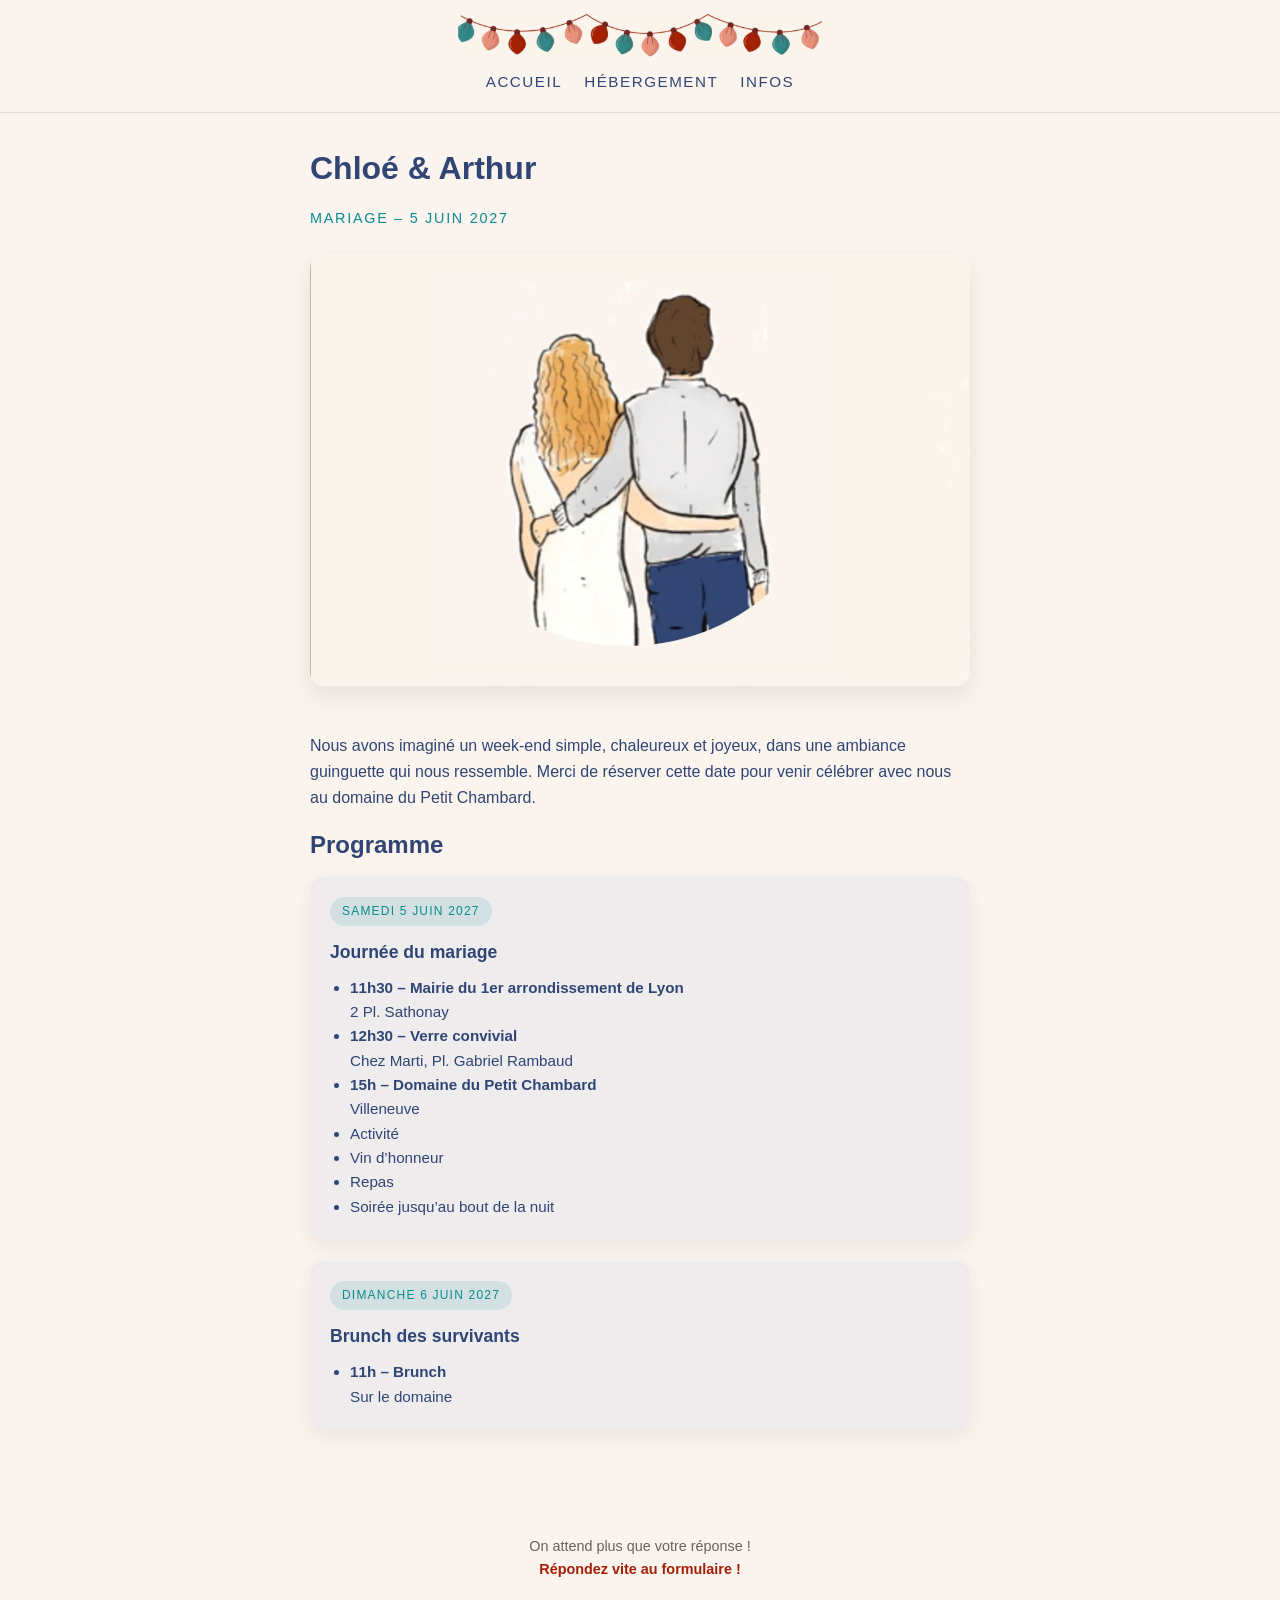
==== commit 33773c40: "Update navigation link text from 'Infos pratiques' to 'Infos'" ====
--- a/index.html
+++ b/index.html
@@ -17,7 +17,7 @@
     <nav class="nav">
       <a href="index.html">Accueil</a>
       <a href="hebergement.html">Hébergement</a>
-      <a href="infos.html">Infos pratiques</a>
+      <a href="infos.html">Infos </a>
     </nav>
   </div>
 </header>
